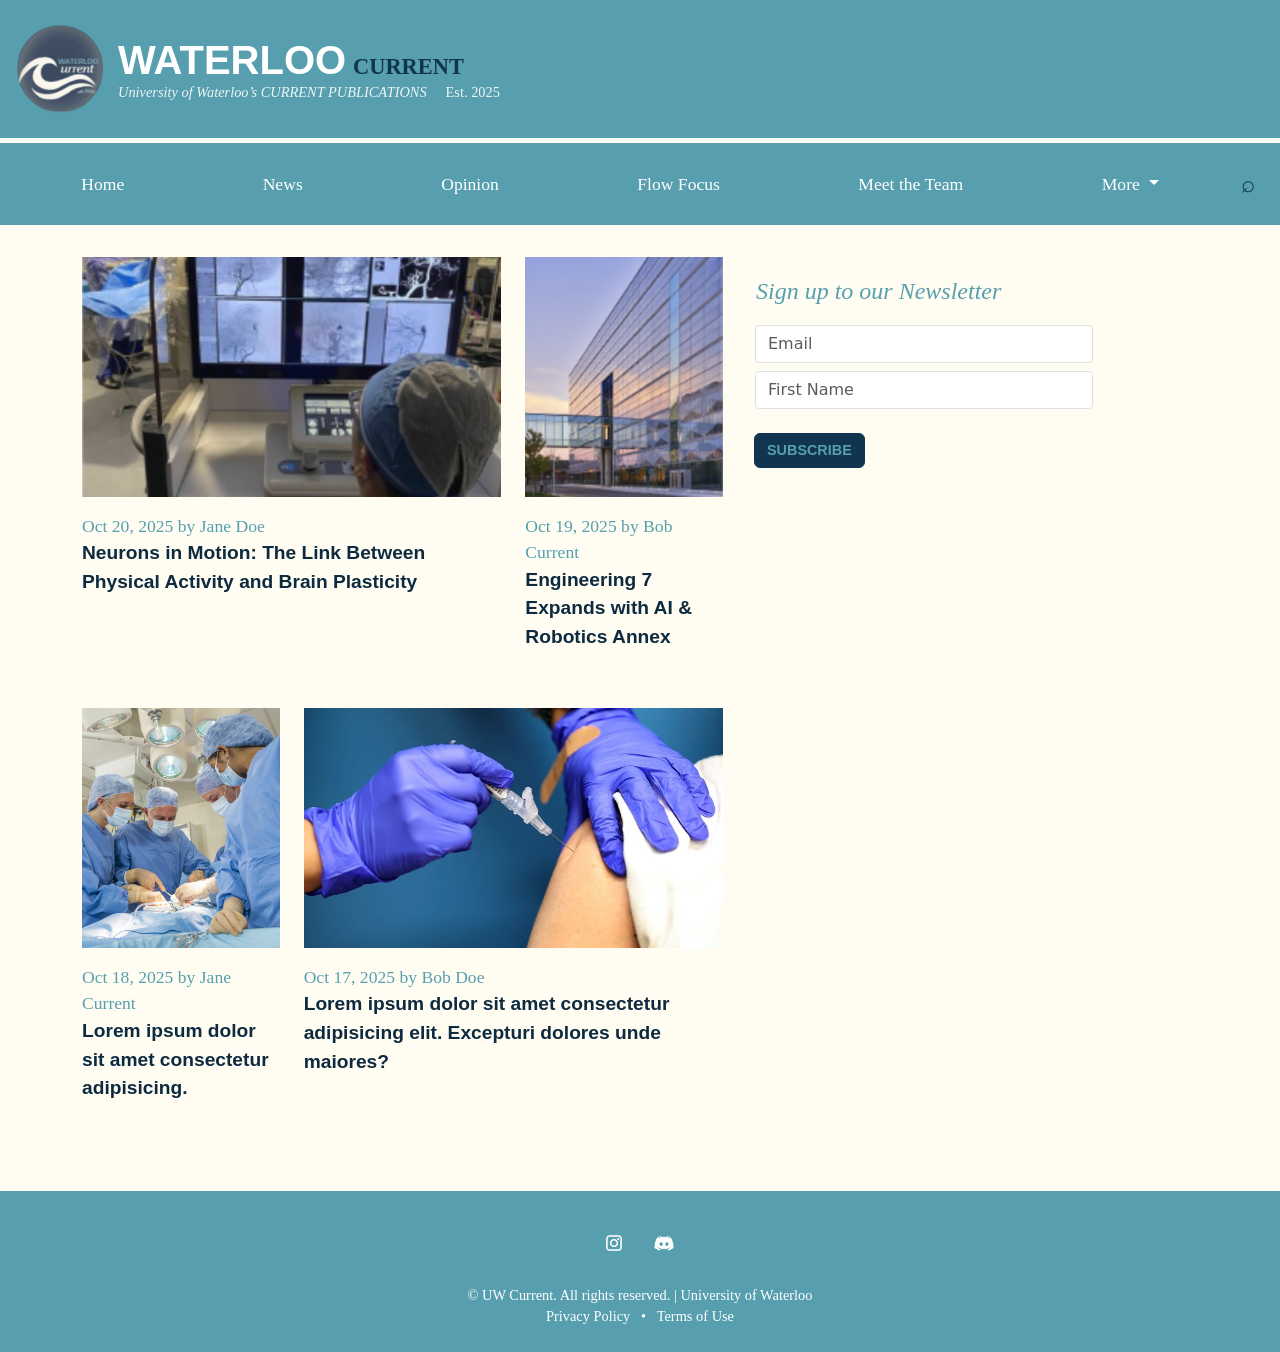
==== index.html @ fa0bcdb4 "Initial commit" ====
<!doctype html>
<html lang="en">
  <head>
    <meta charset="utf-8">
    <meta name="viewport" content="width=device-width, initial-scale=1">
    <title>UW Current</title>
    <link rel="icon" type="image/png" href="logo.png">
    <link href="https://cdn.jsdelivr.net/npm/bootstrap@5.3.8/dist/css/bootstrap.min.css" rel="stylesheet" integrity="sha384-sRIl4kxILFvY47J16cr9ZwB07vP4J8+LH7qKQnuqkuIAvNWLzeN8tE5YBujZqJLB" crossorigin="anonymous">
    <style>

  body {
    background-color: #fffdf2;
  }

  .navbar {
    padding-top: 1rem;   
    padding-bottom: 1rem; 
    background-color: #579faf !important;
  }
  .navbar-brand img {
    width: 6rem;       
    height: 6rem;      
    object-fit: contain; 
    border-radius: 8px;  
  }

  .navbar-brand {
  display: flex;
  align-items: center;
  gap: 10px;
  }

  .brand-text {
    display: flex;
    flex-direction: column;
    line-height: 1.2;
  }

  .brand-title {
    font-weight: 700;
    text-transform: uppercase;
}

  .brand-subtitle {
    font-size: 0.9rem;
    opacity: 0.9;
    color: white;
    }

  .brand-subtitle-first-half {
    font-family: 'Times New Roman', Times, serif;
    font-style: italic;
    display: inline;
  }

  .brand-subtitle-second-half {
    font-family: 'Times New Roman', Times, serif;
    display: inline;
  }

  .brand-title-first-half {
    font-family: Verdana, Geneva, Tahoma, sans-serif;
    font-size: 2.5rem;
    font-weight: bold;
    display: inline;
    color: white;
  }

  .brand-title-second-half {
    font-family: Georgia, 'Times New Roman', Times, serif;
    font-size: 1.4rem;
    display: inline;
    color: #113450;
  }

  .navbar-nav {
    font-size: 0.9rem;
    font-family:Georgia, 'Times New Roman', Times, serif;
  }

  .navbar-nav .nav-link {
    color: white !important;
}

   .js-searchbar .form-control {
    border-radius: 20px; 
    border-color: #ced4da; 
    font-family:Georgia, 'Times New Roman', Times, serif !important;;

}

.js-searchbar .btn-outline-success {
    border-radius: 20px; 
    color: #113450; 
    border-color: #11345000;
    font-size: 1.5rem;
    }

.js-searchbar .btn-outline-success:hover {
    font-weight: bold; 
    background-color: #11345000 !important;
}

.navbar-collapse .navbar-nav .nav-link {
    padding-top: 5px !important;    
    padding-bottom: 5px !important; 
    font-size: 1.1rem !important;
}

.header-tagline-section {
    display: flex;
    flex-direction: column; 
    
    align-items: center; 
    
    text-align: right; 
}

.header-tagline {
    font-family: 'Times New Roman', Times, serif;
    font-size: 1.2rem;
    color: white; 
    margin-bottom: 0; 
    display: block !important;
}

.header-tagline-spacer {
    text-align: left;
}

.btn-custom-subscribe {
    background-color: #113450; 
    color: #579faf; 
    border-color: #113450;
    font-weight: 600; 
    font-family:Verdana, Geneva, Tahoma, sans-serif;
    padding: 0.375rem 0.75rem; 
    font-size: 0.9rem; 
    margin-top: 1rem;      

    --bs-btn-hover-bg: #0d2a41; 
    --bs-btn-hover-border-color: #0d2a41;
    --bs-btn-active-bg: #0d2a41; 

}

.article-image {
    width: 200px;  
    height: 150px; 
    object-fit: cover; 
    display: block; 
    max-width: 100%; 
}

.img-fluid {
    height: auto;
}

.article-image-narrow {
    width: 100%; 
    
    height: 15rem;     
    
    object-fit: cover; 
    display: block; 
}

.article-image-wide {
    width: 100%; 
    
    height: 15rem;     
    
    object-fit: cover; 
    display: block; 
}
.card {
    border: none !important; 
    background-color: transparent !important; 
    border-radius: 0 !important; 
}

.card-img-top {
    border-top-left-radius: 0;
    border-top-right-radius: 0;
}

.card-body {
    padding-left: 0;
    padding-right: 0;
}


.article-info {
  font-size: 1.1rem;
  color: #579faf;
  font-family:'Times New Roman', Times, serif;
  margin-bottom: 0rem;
}

.article-title {
  font-size: 1.2rem;
  color: #0d2a41;
  font-family: Verdana, Geneva, Tahoma, sans-serif;
  font-weight: bold;
  margin-top: 0rem;
}

.main-footer {
    /* Match the header background color */
    background-color: #579faf !important;
    /* Ensure the text is readable */
    color: white; 
    /* Add a little vertical padding */
    padding: 1.5rem 0; 
    /* Set the font to match your navigation */
    font-family: Georgia, 'Times New Roman', Times, serif;
    font-size: 0.9rem;
    margin-top: 2rem;
}

    </style>

<script>
function toggleSearchbar() {
    document.querySelector('.js-searchbar').innerHTML = '<input class="form-control me-2" type="search" placeholder="Search..." aria-label="Search"/><button class="btn btn-outline-success" type="submit"  onclick="toggleSearchbar();">⌕</button>'
}



</script>
</head>
  <body>


<!--Header part 1 - logo/title/etc -->
<nav class="navbar bg-body-tertiary">
    <div class="container-fluid d-flex justify-content-between">
        <a class="navbar-brand" href="#">
        <img src="logo.png" alt="Logo" width="30" height="24" class="d-inline-block align-text-top">
        <div class="brand-text">
            <div class="brand-title">
                <p class="brand-title-first-half"> WATERLOO</p>
                <p class="brand-title-second-half"> CURRENT </p>
            </div>
            <div class="brand-subtitle">
                <p class="brand-subtitle-first-half"> University of Waterloo’s CURRENT PUBLICATIONS  &nbsp;&nbsp;&nbsp;</p>
                <p class="brand-subtitle-second-half"> Est. 2025 </p>
            </div>
        </div>
        </a>
        

        
    </div>
</nav>

<!-- Header part 2 - Navbar -->

<nav class="navbar navbar-expand-lg bg-body-tertiary" style="margin-top: 0.3rem;">
  <div class="container-fluid">
    <button class="navbar-toggler" type="button" data-bs-toggle="collapse" data-bs-target="#navbarSupportedContent" aria-controls="navbarSupportedContent" aria-expanded="false" aria-label="Toggle navigation">
      <span class="navbar-toggler-icon"></span>
    </button>
    <div class="collapse navbar-collapse" id="navbarSupportedContent">
      <ul class="navbar-nav me-auto mb-2 mb-lg-0 justify-content-around w-100">
        <li class="nav-item">
          <a class="nav-link" href="#">Home</a>
        </li>
        <li class="nav-item">
          <a class="nav-link" href="#">News</a>
        </li>
        <li class="nav-item">
          <a class="nav-link" href="#">Opinion</a>
        </li>
        <li class="nav-item">
          <a class="nav-link" href="#">Flow Focus</a>
        </li>
        <li class="nav-item">
          <a class="nav-link" href="#">Meet the Team</a>
        </li>
        <li class="nav-item dropdown">
          <a class="nav-link dropdown-toggle" href="#" role="button" data-bs-toggle="dropdown" aria-expanded="false">
            More
          </a>
          <ul class="dropdown-menu">
            <li><a class="dropdown-item" href="#">About</a></li>
            <li><a class="dropdown-item" href="#">Contact</a></li>
            <li><a class="dropdown-item" href="#">Join</a></li>
          </ul>
        </li>
      </ul>
      <form class="d-flex js-searchbar js-notextbox" role="search">
        <button class="btn btn-outline-success" type="button"  onclick="toggleSearchbar();">⌕</button>
      </form>
    </div>
  </div>
</nav>

<!-- Website Main Area -->

<div class="container" style="margin-top: 2rem;">
  <div class="row align-items-start">
    
    <div class="col-lg-7">      
      
        <div class="row mb-4">
            
            <div class="col-8">
              <div class="card"> 
                <img src="article1.png" class="card-img-top article-image-wide" alt="...">
                <div class="card-body">
                  <p class="article-info">Oct 20, 2025 by Jane Doe</p>
                  <p class="article-title"> Neurons in Motion: The Link Between Physical Activity and Brain Plasticity</p>
                </div>
              </div>
            </div>
            
            <div class="col-4">
              <div class="card">
                <img src="article2.png" class="card-img-top article-image-narrow" alt="...">
                <div class="card-body">
                  <p class="article-info">Oct 19, 2025 by Bob Current</p>
                  <p class="article-title"> Engineering 7 Expands with AI & Robotics Annex</p>
                  </div>
              </div>
            </div>
            
        </div> 

        <div class="row mb-4">
            
            <div class="col-4">
              <div class="card">
                <img src="article4.jpg" class="card-img-top article-image-narrow" alt="...">
                <div class="card-body">
                  <p class="article-info">Oct 18, 2025 by Jane Current</p>
                  <p class="article-title"> Lorem ipsum dolor sit amet consectetur adipisicing. </p>
                </div>
              </div>
            </div>
            
            <div class="col-8">
              <div class="card">
                <img src="article3.jpeg" class="card-img-top article-image-wide" alt="...">
                <div class="card-body">
                  <p class="article-info">Oct 17, 2025 by Bob Doe</p>
                  <p class="article-title"> Lorem ipsum dolor sit amet consectetur adipisicing elit. Excepturi dolores unde maiores? </p>
                </div>
              </div>
            </div>
        </div>
        
    </div> <div class="col-lg-5" style="text-align: left !important;">
        <p style="margin-top: 1rem; color: #579faf; font-size: 1.5rem; font-family:'Times New Roman', Times, serif; font-style: italic; margin-left: 9px;"> Sign up to our Newsletter </p>
        <input type="email" class="form-control" placeholder="Email" style="width: 75%; border-radius: 4px; margin: 0.5rem;"/>
        <input type="email" class="form-control" placeholder="First Name" style="width: 75%; border-radius: 4px; margin: 0.5rem;"/>
        <button type="button" class="btn btn-custom-subscribe" style="margin-left: 7px;">SUBSCRIBE</button>
    </div>
    
  </div> 
</div>

<!-- Footer -->

<footer class="main-footer">
  <div class="container text-center">
    
    <div class="social-links mb-3 d-flex justify-content-center"> 
        <a href="https://www.instagram.com/uwaterloopremed/" target="_blank" aria-label="Instagram" style="margin: 1rem;"><img src="insta.png" alt="instagram" style="height: 1rem;"></a>
        <a href="https://www.discord.com" target="_blank" aria-label="Instagram" style="margin: 1rem;"><img src="discord.png" alt="discord" style="height: 1rem;"></a>
    </div>
    
    <p class="mb-0">
      &copy; <span id="current-year"></span> UW Current. All rights reserved. 
      | University of Waterloo
    </p>
    <p class="mb-0">
      <a href="#" class="text-white text-decoration-none">Privacy Policy</a>
      &nbsp; &bull; &nbsp;
      <a href="#" class="text-white text-decoration-none">Terms of Use</a>
    </p>
  </div>
</footer>








    <script src="https://cdn.jsdelivr.net/npm/bootstrap@5.3.8/dist/js/bootstrap.bundle.min.js" integrity="sha384-FKyoEForCGlyvwx9Hj09JcYn3nv7wiPVlz7YYwJrWVcXK/BmnVDxM+D2scQbITxI" crossorigin="anonymous"></script>
  </body>
</html>
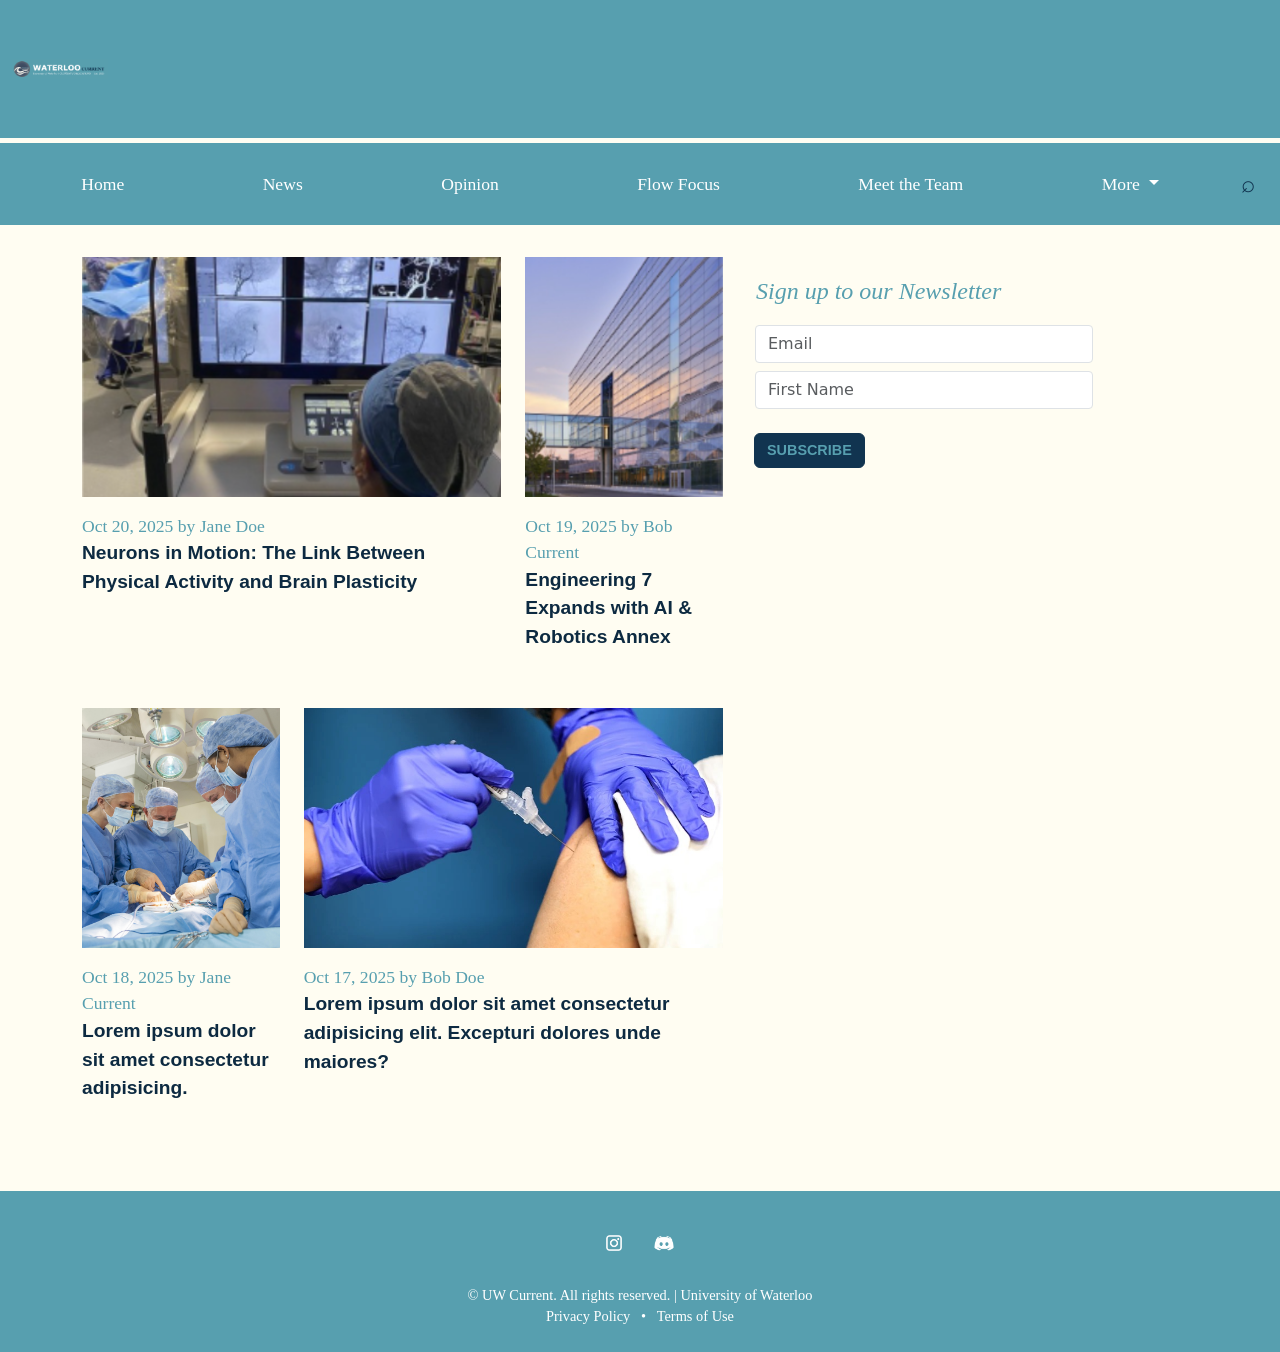
==== commit 8263ed05: "Add new files and updates" ====
--- a/index.html
+++ b/index.html
@@ -236,17 +236,7 @@
 <nav class="navbar bg-body-tertiary">
     <div class="container-fluid d-flex justify-content-between">
         <a class="navbar-brand" href="#">
-        <img src="logo.png" alt="Logo" width="30" height="24" class="d-inline-block align-text-top">
-        <div class="brand-text">
-            <div class="brand-title">
-                <p class="brand-title-first-half"> WATERLOO</p>
-                <p class="brand-title-second-half"> CURRENT </p>
-            </div>
-            <div class="brand-subtitle">
-                <p class="brand-subtitle-first-half"> University of Waterloo’s CURRENT PUBLICATIONS  &nbsp;&nbsp;&nbsp;</p>
-                <p class="brand-subtitle-second-half"> Est. 2025 </p>
-            </div>
-        </div>
+          <img src="header.png" alt="">
         </a>
         
 
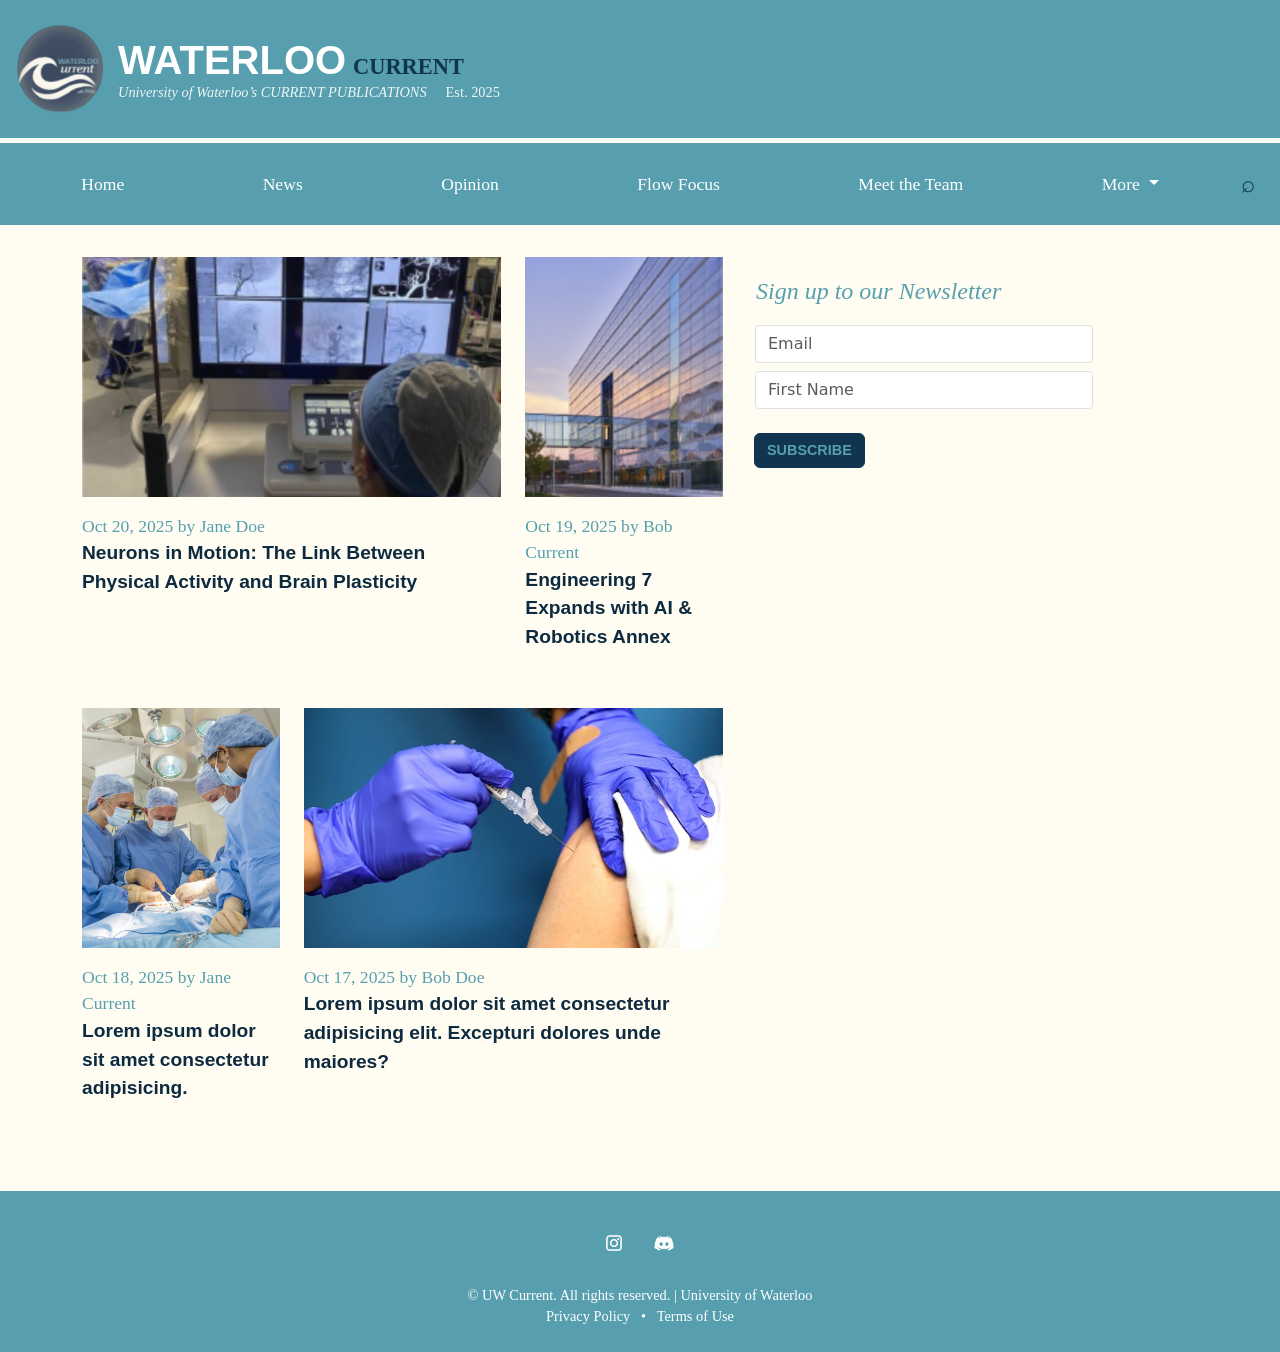
==== commit c26b744a: "Undo previous changes" ====
--- a/index.html
+++ b/index.html
@@ -236,7 +236,17 @@
 <nav class="navbar bg-body-tertiary">
     <div class="container-fluid d-flex justify-content-between">
         <a class="navbar-brand" href="#">
-          <img src="header.png" alt="">
+        <img src="logo.png" alt="Logo" width="30" height="24" class="d-inline-block align-text-top">
+        <div class="brand-text">
+            <div class="brand-title">
+                <p class="brand-title-first-half"> WATERLOO</p>
+                <p class="brand-title-second-half"> CURRENT </p>
+            </div>
+            <div class="brand-subtitle">
+                <p class="brand-subtitle-first-half"> University of Waterloo’s CURRENT PUBLICATIONS  &nbsp;&nbsp;&nbsp;</p>
+                <p class="brand-subtitle-second-half"> Est. 2025 </p>
+            </div>
+        </div>
         </a>
         
 
